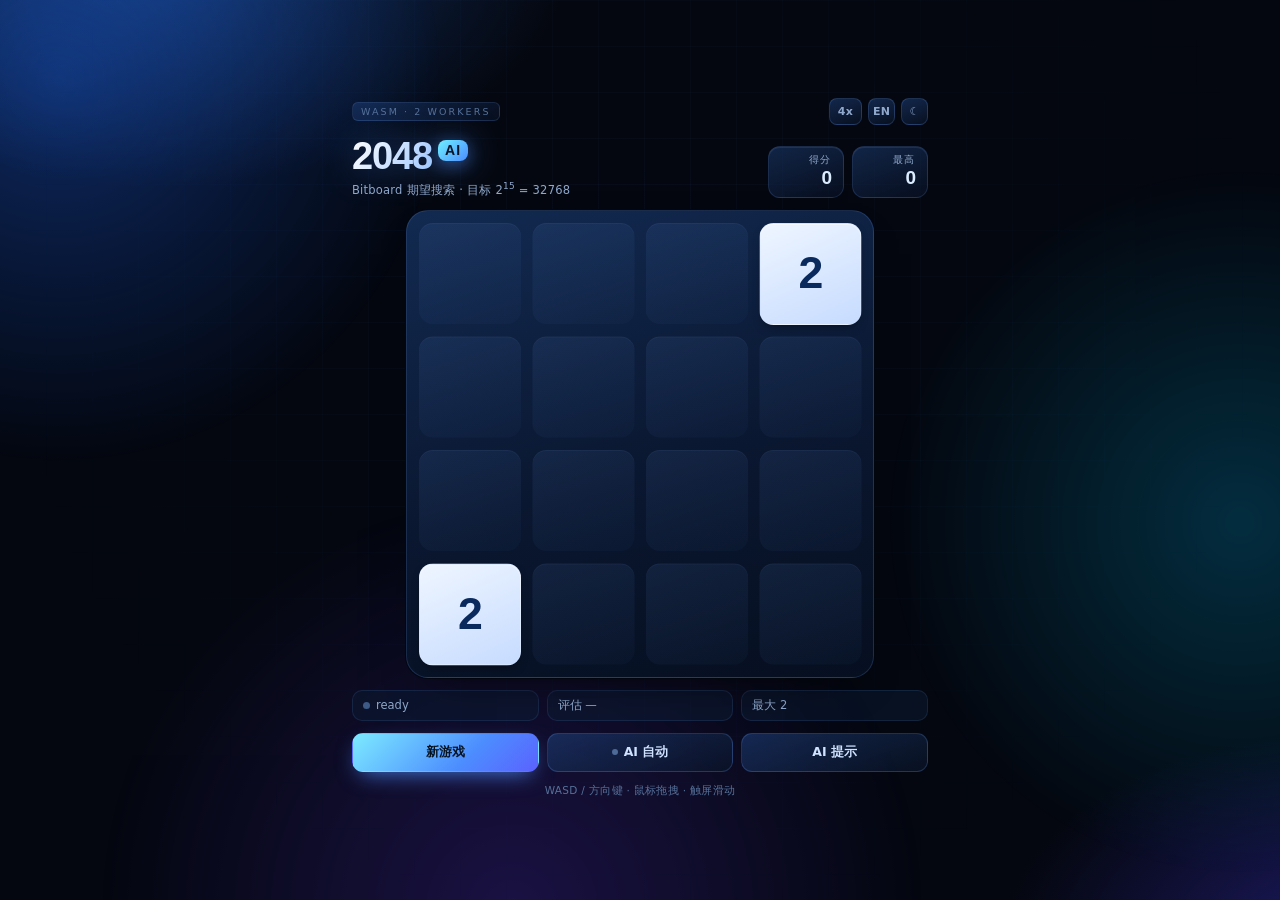
==== web/index.html @ 1178386a "Web: one-row controls, instant input, cheaper paint path - controls: three flex buttons that cannot " ====
<!DOCTYPE html>
<html lang="zh-CN" data-theme="dark">
<head>
<meta charset="utf-8" />
<meta name="viewport" content="width=device-width, initial-scale=1, viewport-fit=cover" />
<title>2048 AI · Blue</title>
<link rel="stylesheet" href="app.css?v=9" />
</head>
<body>
  <div class="bg-fx" aria-hidden="true">
    <span class="orb o1"></span>
    <span class="orb o2"></span>
    <span class="orb o3"></span>
    <span class="mesh"></span>
  </div>

  <main class="app">
    <div class="topline">
      <span class="chip" id="engineChip">C++ SOLVER · WEBVIEW</span>
      <div class="tools">
        <button class="icon-btn wide" id="speedBtn" title="AI Speed">1x</button>
        <button class="icon-btn" id="langBtn" title="Language">EN</button>
        <button class="icon-btn" id="themeBtn" title="Theme">☾</button>
      </div>
    </div>

    <header class="topbar">
      <div class="brand">
        <h1 class="logo">2048<span class="ai">AI</span></h1>
        <p class="sub" data-i18n="sub"></p>
      </div>
      <div class="scores">
        <div class="score-box" id="scoreBox">
          <span class="k" data-i18n="score"></span>
          <strong id="score">0</strong>
        </div>
        <div class="score-box">
          <span class="k" data-i18n="best"></span>
          <strong id="best">0</strong>
        </div>
      </div>
    </header>

    <section class="board-wrap">
      <div class="board" id="board">
        <div class="grid" id="grid"></div>
        <div class="tiles" id="tiles"></div>
        <div class="hint" id="hint"><span class="chev">➤</span></div>
        <div class="overlay" id="overlay" hidden>
          <div class="ov-card">
            <h2 id="ovTitle">GAME OVER</h2>
            <p id="ovText"></p>
            <button class="btn primary" id="ovBtn"></button>
          </div>
        </div>
      </div>
    </section>

    <div class="hud">
      <div class="hud-item ai">
        <span class="dot" id="aiDot"></span>
        <span id="aiState"></span>
      </div>
      <div class="hud-item" id="aiEval"></div>
      <div class="hud-item" id="maxTile"></div>
    </div>

    <div class="controls">
      <button class="btn primary" id="newGame" data-i18n="newGame"></button>
      <button class="btn" id="autoBtn">
        <span class="led" id="autoLed"></span><span data-i18n="auto"></span>
      </button>
      <button class="btn" id="hintBtn" data-i18n="hint"></button>
    </div>

    <p class="tips" data-i18n="tips"></p>
  </main>

  <div class="toast" id="toast"></div>

  <script src="engine.js?v=9"></script>
  <script src="app.js?v=9"></script>
</body>
</html>
---- web/app.css ----
:root {
  --move-ms: 130ms;
  --gap: 12px;
  --cell: 84px;

  color-scheme: dark;

  --text: #e8f1ff;
  --text-dim: #8fa8cc;
  --text-faint: #56719a;

  --bg-base: #04070f;
  --glow-1: #14356b;
  --glow-2: #1d1a63;
  --glow-3: #1f6bff;
  --orb-2: #00c8ff;
  --orb-3: #6a3cff;
  --mesh: rgba(110, 170, 255, 0.045);

  --panel-grad: linear-gradient(160deg, rgba(30, 62, 118, 0.55), rgba(10, 20, 40, 0.6));
  --panel-brd: rgba(110, 170, 255, 0.16);
  --board-bg: linear-gradient(165deg, #122a51 0%, #0a1730 55%, #060f20 100%);
  --board-brd: rgba(112, 168, 255, 0.18);
  --cell-bg: linear-gradient(160deg, rgba(105, 155, 235, 0.10), rgba(60, 100, 170, 0.045));
  --cell-inset: inset 0 1px 0 rgba(140, 185, 255, 0.06);

  --btn-bg: linear-gradient(160deg, rgba(30, 62, 118, 0.6), rgba(10, 20, 40, 0.7));
  --btn-fg: #cfe2ff;
  --btn-brd: rgba(110, 170, 255, 0.2);

  --hud-bg: rgba(12, 26, 50, 0.55);
  --hud-brd: rgba(110, 170, 255, 0.12);

  --board-shadow: 0 18px 42px -26px rgba(0, 0, 0, 0.9), 0 0 0 1px rgba(3, 8, 18, 0.9);
  --tile-shadow: 0 5px 12px -6px rgba(0, 0, 0, 0.65);
  --tile-brd: rgba(255, 255, 255, 0);
  --score-fg: #dcecff;

  --overlay-bg: rgba(4, 9, 20, 0.76);
  --toast-bg: rgba(10, 24, 46, 0.92);
  --toast-fg: #dcecff;

  --logo-grad: linear-gradient(120deg, #ffffff 0%, #a8cdff 38%, #5ee7ff 72%, #8b7bff 100%);
  --logo-glow: 0 0 18px rgba(76, 141, 255, 0.45);

  --azure: #4c8dff;
  --cyan: #5ee7ff;
}

html[data-theme="light"] {
  color-scheme: light;

  --text: #0d2547;
  --text-dim: #47658c;
  --text-faint: #7b93b3;

  --bg-base: #edf3fd;
  --glow-1: #cfe2ff;
  --glow-2: #ded7ff;
  --glow-3: #9ecbff;
  --orb-2: #7fd8ff;
  --orb-3: #b9a8ff;
  --mesh: rgba(70, 120, 200, 0.07);

  --panel-grad: linear-gradient(160deg, rgba(255, 255, 255, 0.95), rgba(232, 241, 253, 0.92));
  --panel-brd: rgba(80, 130, 210, 0.2);
  --board-bg: linear-gradient(165deg, #ffffff, #e6effd);
  --board-brd: rgba(80, 130, 210, 0.22);
  --cell-bg: linear-gradient(160deg, rgba(120, 165, 230, 0.17), rgba(120, 165, 230, 0.09));
  --cell-inset: inset 0 1px 0 rgba(255, 255, 255, 0.7);

  --btn-bg: linear-gradient(160deg, #ffffff, #e4edfb);
  --btn-fg: #1b3f70;
  --btn-brd: rgba(80, 130, 210, 0.26);

  --hud-bg: rgba(255, 255, 255, 0.78);
  --hud-brd: rgba(80, 130, 210, 0.18);

  --board-shadow: 0 16px 34px -26px rgba(30, 70, 140, 0.5), 0 0 0 1px rgba(120, 160, 220, 0.25);
  --tile-shadow: 0 4px 10px -6px rgba(30, 70, 140, 0.4);
  --tile-brd: rgba(60, 110, 190, 0.1);
  --score-fg: #123a6d;

  --overlay-bg: rgba(238, 245, 255, 0.82);
  --toast-bg: rgba(255, 255, 255, 0.96);
  --toast-fg: #12365f;

  --logo-grad: linear-gradient(120deg, #0f3c85 0%, #1e6fe0 42%, #0aa2cc 74%, #6a5cff 100%);
  --logo-glow: 0 2px 16px rgba(30, 111, 224, 0.25);
}

* { box-sizing: border-box; }

html, body { height: 100%; margin: 0; }

body {
  background: var(--bg-base);
  color: var(--text);
  font-family: "Segoe UI Variable Text", "Segoe UI", "Microsoft YaHei UI", system-ui, sans-serif;
  overflow: hidden;
  -webkit-font-smoothing: antialiased;
  -webkit-user-select: none;
  user-select: none;
  cursor: default;
  transition: background 0.26s ease, color 0.26s ease;
}

/* ------------------------------------------------ background glow */
/* The glow used to be three oversized elements with filter: blur(58px) that
   also scaled on a loop. A blurred element whose scale changes cannot reuse its
   cached blur, so the compositor re-ran a 58px blur on three 300-400px layers
   every single frame - the whole page, including a resize drag, paid for it.
   Radial gradients give the same soft look and cost nothing after the first
   paint; the slow drift stays, but as a pure translation on its own layer. */
.bg-fx {
  position: fixed;
  inset: 0;
  overflow: hidden;
  background:
    radial-gradient(52% 40% at 12% -4%, var(--glow-1) 0%, transparent 62%),
    radial-gradient(46% 38% at 106% 104%, var(--glow-2) 0%, transparent 60%),
    var(--bg-base);
  z-index: 0;
  transition: background 0.3s ease;
}

.orb {
  position: absolute;
  border-radius: 50%;
  opacity: 0.55;
  will-change: transform;
  animation: float 26s ease-in-out infinite;
  transform: translate3d(0, 0, 0);
}
.o1 {
  width: 760px; height: 760px; left: -320px; top: -300px;
  background: radial-gradient(circle at 50% 50%, var(--glow-3) 0%, transparent 72%);
  opacity: 0.34;
}
.o2 {
  width: 720px; height: 720px; right: -320px; top: 18%;
  background: radial-gradient(circle at 50% 50%, var(--orb-2) 0%, transparent 70%);
  opacity: 0.2; animation-delay: -9s;
}
.o3 {
  width: 820px; height: 820px; left: 8%; bottom: -420px;
  background: radial-gradient(circle at 50% 50%, var(--orb-3) 0%, transparent 72%);
  opacity: 0.22; animation-delay: -17s;
}

html[data-theme="light"] .orb { opacity: 0.5; }
html[data-theme="light"] .o1 { opacity: 0.34; }
html[data-theme="light"] .o2, html[data-theme="light"] .o3 { opacity: 0.26; }

@keyframes float {
  0%, 100% { transform: translate3d(0, 0, 0); }
  50%      { transform: translate3d(16px, -28px, 0); }
}

.mesh {
  position: absolute;
  inset: 0;
  background-image:
    linear-gradient(var(--mesh) 1px, transparent 1px),
    linear-gradient(90deg, var(--mesh) 1px, transparent 1px);
  background-size: 46px 46px;
  mask-image: radial-gradient(circle at 50% 34%, #000 0%, transparent 74%);
  -webkit-mask-image: radial-gradient(circle at 50% 34%, #000 0%, transparent 74%);
}

/* ------------------------------------------------ layout */
.app {
  position: relative;
  z-index: 1;
  height: 100%;
  max-width: 620px;
  margin: 0 auto;
  padding: 14px 22px 16px;
  display: flex;
  flex-direction: column;
  justify-content: center;
  gap: 12px;
  overflow: auto;
  scrollbar-width: none;
}
.app::-webkit-scrollbar { width: 0; }

.topline {
  display: flex;
  align-items: center;
  justify-content: space-between;
  flex: 0 0 auto;
}

.chip {
  font-size: 9.5px;
  letter-spacing: 0.22em;
  color: var(--text-faint);
  padding: 3px 8px;
  border-radius: 6px;
  border: 1px solid var(--panel-brd);
  background: var(--panel-grad);
}

.tools { display: flex; gap: 6px; align-items: center; }

.icon-btn.wide { width: auto; padding: 0 8px; font-variant-numeric: tabular-nums; }

.icon-btn {
  width: 27px;
  height: 27px;
  display: inline-flex;
  align-items: center;
  justify-content: center;
  padding: 0;
  font-family: inherit;
  font-size: 11px;
  font-weight: 700;
  letter-spacing: 0.02em;
  color: var(--text-dim);
  border-radius: 8px;
  border: 1px solid var(--btn-brd);
  background: var(--btn-bg);
  cursor: pointer;
  transition: color 0.15s ease, border-color 0.15s ease, transform 0.12s ease, box-shadow 0.2s ease;
}
.icon-btn:hover {
  color: var(--cyan);
  border-color: rgba(94, 231, 255, 0.5);
  box-shadow: 0 0 16px -4px rgba(76, 141, 255, 0.7);
}
.icon-btn:active { transform: scale(0.94); }

/* ------------------------------------------------ header */
.topbar {
  display: flex;
  align-items: flex-end;
  justify-content: space-between;
  gap: 12px;
  flex: 0 0 auto;
}

.brand { min-width: 0; }

.logo {
  margin: 0;
  font-size: 38px;
  line-height: 1;
  font-weight: 800;
  letter-spacing: -0.03em;
  font-family: "Bahnschrift", "Segoe UI Variable Display", "Segoe UI", sans-serif;
  background: var(--logo-grad);
  -webkit-background-clip: text;
  background-clip: text;
  color: transparent;
  filter: drop-shadow(var(--logo-glow));
}

.logo .ai {
  margin-left: 6px;
  padding: 2px 7px 3px;
  font-size: 14px;
  font-weight: 700;
  letter-spacing: 0.08em;
  vertical-align: 14px;
  border-radius: 8px;
  background: linear-gradient(135deg, #6ff0ff, #4c8dff);
  -webkit-text-fill-color: #061426;
  color: #061426;
  box-shadow: 0 4px 16px rgba(76, 141, 255, 0.45);
}

.sub {
  margin: 6px 0 0;
  font-size: 11.5px;
  color: var(--text-dim);
  letter-spacing: 0.02em;
}
.sub sup { font-size: 9px; }

.scores { display: flex; gap: 8px; flex: 0 0 auto; }

.score-box {
  min-width: 76px;
  padding: 7px 11px 8px;
  border-radius: 12px;
  border: 1px solid var(--panel-brd);
  background: var(--panel-grad);
  box-shadow: inset 0 1px 0 rgba(160, 200, 255, 0.1);
  text-align: right;
  transition: transform 0.18s ease, box-shadow 0.18s ease;
}
.score-box .k {
  display: block;
  font-size: 9.5px;
  letter-spacing: 0.16em;
  text-transform: uppercase;
  color: var(--text-dim);
}
.score-box strong {
  display: block;
  margin-top: 1px;
  font-size: 19px;
  line-height: 1.1;
  font-family: "Bahnschrift", "Segoe UI", sans-serif;
  font-variant-numeric: tabular-nums;
  color: var(--score-fg);
}
.score-box.pop {
  transform: translateY(-2px);
  box-shadow: 0 0 0 1px rgba(94, 231, 255, 0.4), 0 8px 22px rgba(76, 141, 255, 0.28);
}

/* ------------------------------------------------ board */
.board-wrap { flex: 0 0 auto; display: flex; justify-content: center; }

.board {
  position: relative;
  width: 100%;
  max-width: min(468px, 62vh);
  aspect-ratio: 1 / 1;
  border-radius: 22px;
  background: var(--board-bg);
  border: 1px solid var(--board-brd);
  box-shadow: var(--board-shadow);
  touch-action: none;
  transition: background 0.28s ease, box-shadow 0.28s ease;
}

.grid, .tiles { position: absolute; inset: 0; }

.cell {
  position: absolute;
  left: 0;
  top: 0;
  width: var(--cell);
  height: var(--cell);
  border-radius: 14px;
  background: var(--cell-bg);
  box-shadow: var(--cell-inset);
  transform: translate(
    calc((var(--cell) + var(--gap)) * var(--c) + var(--gap)),
    calc((var(--cell) + var(--gap)) * var(--r) + var(--gap))
  );
}

.tiles { z-index: 2; }

.board.no-anim .tile { transition: none; }

/* Resize suppression. Dragging a window edge re-rasterises every tile, gradient
   and shadow on each frame. For the duration of the drag the expensive paint
   work is dropped: geometry stays exact, and everything comes back the moment
   the drag ends, so nothing is lost visually. */
html.resizing .tile,
html.resizing .tile-inner { transition: none; }
html.resizing .tile-inner { box-shadow: none; }
html.resizing .board { box-shadow: 0 0 0 1px var(--board-brd); }
html.resizing .orb { animation: none; }
html.resizing .score-box,
html.resizing .hud-item,
html.resizing .btn,
html.resizing .icon-btn { transition: none; }

.tile {
  position: absolute;
  left: 0;
  top: 0;
  width: var(--cell);
  height: var(--cell);
  transform: translate(
    calc((var(--cell) + var(--gap)) * var(--c) + var(--gap)),
    calc((var(--cell) + var(--gap)) * var(--r) + var(--gap))
  );
  transition: transform var(--move-ms) cubic-bezier(0.22, 0.61, 0.36, 1);
  will-change: transform;
}

.tile-inner {
  width: 100%;
  height: 100%;
  border-radius: 14px;
  border: 1px solid var(--tile-brd);
  display: flex;
  align-items: center;
  justify-content: center;
  font-family: "Bahnschrift", "Segoe UI Variable Display", "Segoe UI", sans-serif;
  font-weight: 700;
  font-size: calc(var(--cell) * 0.44);
  letter-spacing: -0.025em;
  line-height: 1;
  color: var(--fg);
  background: linear-gradient(155deg, var(--c1), var(--c2));
  box-shadow:
    inset 0 1px 0 rgba(255, 255, 255, 0.42),
    var(--tile-shadow);
  transition: background 0.16s linear, color 0.16s linear;
  transform: scale(1);
}

.tile-inner[data-len="4"] { font-size: calc(var(--cell) * 0.335); }
.tile-inner[data-len="5"] { font-size: calc(var(--cell) * 0.27); }

/* Five digits and up: wrap onto two lines instead of shrinking forever */
.tile-inner[data-len="6"],
.tile-inner[data-len="7"],
.tile-inner[data-len="8"],
.tile-inner[data-len="9"] {
  white-space: nowrap;      /* Only the explicit <br> wraps, so a value never spills onto three lines */
  line-height: 0.92;
  letter-spacing: -0.04em;
  text-align: center;
  max-width: 86%;
  padding: 0;
}
.tile-inner[data-len="6"] { font-size: calc(var(--cell) * 0.26); }
.tile-inner[data-len="7"] { font-size: calc(var(--cell) * 0.30); }
.tile-inner[data-len="8"] { font-size: calc(var(--cell) * 0.30); }
.tile-inner[data-len="9"] { font-size: calc(var(--cell) * 0.26); }

/* Low ranks: ice blue to pale blue */
.tile-inner[data-v="2"]    { --c1: #eef5ff; --c2: #c6dbff; --fg: #0a2a5e; }
.tile-inner[data-v="4"]    { --c1: #dbe9ff; --c2: #a9c6ff; --fg: #08254f; }
.tile-inner[data-v="8"]    { --c1: #c2dbff; --c2: #86b1ff; --fg: #04203f; }
.tile-inner[data-v="16"]   { --c1: #a7c9ff; --c2: #6b9bff; --fg: #ffffff; }
.tile-inner[data-v="32"]   { --c1: #8ab3ff; --c2: #4b83ff; --fg: #ffffff; }
.tile-inner[data-v="64"]   { --c1: #6d9dff; --c2: #2f6bf5; --fg: #ffffff; }
.tile-inner[data-v="128"]  { --c1: #5789f7; --c2: #1f4fd6; --fg: #ffffff; }
.tile-inner[data-v="256"]  { --c1: #4a76ea; --c2: #1740bb; --fg: #ffffff; }
.tile-inner[data-v="512"]  { --c1: #3f62dd; --c2: #12319c; --fg: #ffffff; }
.tile-inner[data-v="1024"] { --c1: #3651cb; --c2: #0e2380; --fg: #ffffff; }
.tile-inner[data-v="2048"] {
  --c1: #4a74ff; --c2: #123099; --fg: #ffffff;
  box-shadow:
    inset 0 1px 0 rgba(255, 255, 255, 0.45),
    0 0 25px rgba(76, 141, 255, 0.62),
    var(--tile-shadow);
}
/* High ranks: teal, indigo, then the pale legend */
.tile-inner[data-v="4096"] {
  --c1: #45d6f5; --c2: #1187c4; --fg: #03202e;
  box-shadow:
    inset 0 1px 0 rgba(255, 255, 255, 0.55),
    0 0 30px rgba(69, 214, 245, 0.6),
    var(--tile-shadow);
}
.tile-inner[data-v="8192"] {
  --c1: #7df0ff; --c2: #1ba6d8; --fg: #02202c;
  box-shadow:
    inset 0 1px 0 rgba(255, 255, 255, 0.65),
    0 0 36px rgba(125, 240, 255, 0.65),
    var(--tile-shadow);
}
.tile-inner[data-v="16384"] {
  --c1: #a08cff; --c2: #4a24c4; --fg: #ffffff;
  box-shadow:
    inset 0 1px 0 rgba(255, 255, 255, 0.5),
    0 0 40px rgba(139, 123, 255, 0.7),
    var(--tile-shadow);
}
.tile-inner[data-v="32768"] {
  --c1: #ffffff; --c2: #7fb8ff; --fg: #04203f;
  box-shadow:
    inset 0 1px 0 #fff,
    0 0 52px rgba(180, 226, 255, 0.85),
    0 0 18px rgba(94, 231, 255, 0.6),
    var(--tile-shadow);
  animation: legendary 3.4s ease-in-out infinite;
}

html[data-theme="light"] .tile-inner[data-v="2"],
html[data-theme="light"] .tile-inner[data-v="4"] { border-color: rgba(60, 110, 190, 0.14); }

@keyframes legendary {
  0%, 100% { filter: brightness(1) saturate(1); }
  50%      { filter: brightness(1.14) saturate(1.18); }
}

/* ------------------------------------------------ animation */
@keyframes tile-appear {
  0%   { transform: scale(0.48); opacity: 0; }
  62%  { transform: scale(1.04); opacity: 1; }
  100% { transform: scale(1); opacity: 1; }
}
@keyframes tile-merge {
  0%   { transform: scale(1); }
  42%  { transform: scale(1.19); }
  100% { transform: scale(1); }
}

.tile-inner.appear { animation: tile-appear 190ms cubic-bezier(0.2, 0.8, 0.3, 1.1) both; }
.tile-inner.pop    { animation: tile-merge 200ms cubic-bezier(0.24, 0.9, 0.32, 1.3); }

/* ------------------------------------------------ hint arrow */
.hint {
  position: absolute;
  inset: 0;
  z-index: 3;
  display: flex;
  align-items: center;
  justify-content: center;
  pointer-events: none;
  opacity: 0;
  transition: opacity 0.2s ease;
}
.hint.show { opacity: 1; }

.hint .chev {
  --rot: 0deg;
  font-size: calc(var(--cell) * 1.5);
  transform: rotate(var(--rot));
  color: var(--cyan);
  text-shadow: 0 0 26px rgba(94, 231, 255, 0.95), 0 0 60px rgba(76, 141, 255, 0.6);
  animation: hintPulse 0.9s ease-in-out infinite;
}

html[data-theme="light"] .hint .chev {
  color: #0f7fd6;
  text-shadow: 0 0 24px rgba(15, 127, 214, 0.55);
}

@keyframes hintPulse {
  0%, 100% { transform: rotate(var(--rot)) scale(0.94); opacity: 0.8; }
  50%      { transform: rotate(var(--rot)) scale(1.14); opacity: 1; }
}

/* ------------------------------------------------ game-over overlay */
.overlay {
  position: absolute;
  inset: 0;
  z-index: 5;
  border-radius: 22px;
  display: flex;
  align-items: center;
  justify-content: center;
  background: var(--overlay-bg);
  backdrop-filter: blur(7px) saturate(120%);
  -webkit-backdrop-filter: blur(7px) saturate(120%);
  animation: fadeIn 0.32s ease both;
}
.overlay[hidden] { display: none; }

@keyframes fadeIn { from { opacity: 0; } to { opacity: 1; } }

.ov-card { text-align: center; padding: 20px; }
.ov-card h2 {
  margin: 0 0 8px;
  font-size: 30px;
  letter-spacing: 0.04em;
  font-family: "Bahnschrift", "Segoe UI", sans-serif;
  background: var(--logo-grad);
  -webkit-background-clip: text;
  background-clip: text;
  color: transparent;
}
.ov-card p { margin: 0 0 16px; font-size: 12.5px; color: var(--text-dim); }

/* ------------------------------------------------ HUD */
.hud { display: flex; gap: 8px; flex: 0 0 auto; }

.hud-item {
  flex: 1;
  min-width: 0;
  padding: 7px 10px;
  border-radius: 10px;
  border: 1px solid var(--hud-brd);
  background: var(--hud-bg);
  font-size: 11.5px;
  color: var(--text-dim);
  white-space: nowrap;
  overflow: hidden;
  text-overflow: ellipsis;
  font-variant-numeric: tabular-nums;
  transition: background 0.26s ease, border-color 0.26s ease;
}
.hud-item.ai { display: flex; align-items: center; gap: 6px; }
.hud-item.ai.busy { color: var(--cyan); }

.dot {
  width: 7px;
  height: 7px;
  border-radius: 50%;
  flex: 0 0 auto;
  background: #3d5a86;
  box-shadow: 0 0 0 0 rgba(94, 231, 255, 0);
  transition: background 0.2s ease;
}
html[data-theme="light"] .dot { background: #a8bdd6; }
.dot.on   { background: #5ee7ff; box-shadow: 0 0 12px rgba(94, 231, 255, 0.9); }
html[data-theme="light"] .dot.on { background: #0f8fd0; box-shadow: 0 0 10px rgba(15, 143, 208, 0.6); }
.dot.busy { background: #8b7bff; box-shadow: 0 0 8px rgba(139, 123, 255, 0.75); animation: bpulse 0.9s ease-in-out infinite; }

/* Scale, not ring-box-shadow: a spreading shadow repaints the dot on every
   frame for as long as the AI thinks, a transform does not. */
@keyframes bpulse {
  0%, 100% { transform: scale(1); opacity: 0.7; }
  50%      { transform: scale(1.4); opacity: 1; }
}

/* ------------------------------------------------ buttons */
/* One row, always. A fixed four-column grid still breaks if a stale cached
   stylesheet with three columns is what the browser has, so the row is built
   out of flex children that shrink instead: four items can never wrap. */
.controls {
  display: flex;
  flex-wrap: nowrap;
  gap: 8px;
  flex: 0 0 auto;
}

.controls > .btn {
  flex: 1 1 0;
  min-width: 0;
  white-space: nowrap;
}

.btn {
  position: relative;
  padding: 10px 6px;
  font-size: 12.5px;
  font-weight: 600;
  font-family: inherit;
  color: var(--btn-fg);
  border-radius: 11px;
  border: 1px solid var(--btn-brd);
  background: var(--btn-bg);
  cursor: pointer;
  transition: transform 0.12s ease, border-color 0.15s ease, color 0.15s ease, box-shadow 0.2s ease;
  display: inline-flex;
  align-items: center;
  justify-content: center;
  gap: 6px;
  overflow: hidden;
}
.btn:hover {
  color: var(--text);
  border-color: rgba(94, 231, 255, 0.45);
  box-shadow: 0 0 20px -4px rgba(76, 141, 255, 0.5);
}
.btn:active { transform: scale(0.97); }

.btn.primary {
  color: #05121f;
  border-color: transparent;
  background: linear-gradient(135deg, #7deaff, #4c8dff 62%, #5b62ff);
  box-shadow: 0 8px 22px -8px rgba(76, 141, 255, 0.9);
}
.btn.primary:hover { color: #04101c; box-shadow: 0 10px 26px -6px rgba(94, 231, 255, 0.8); }

.btn.ghost { color: var(--text-dim); }

.btn.on {
  color: #04121e;
  border-color: transparent;
  background: linear-gradient(135deg, #86f4ff, #4c8dff);
  box-shadow: 0 0 24px -4px rgba(94, 231, 255, 0.75);
}

.led {
  width: 6px;
  height: 6px;
  border-radius: 50%;
  background: #4d6b96;
  transition: background 0.2s ease, box-shadow 0.2s ease;
}
.btn.on .led { background: #052a3c; box-shadow: 0 0 8px rgba(4, 30, 44, 0.9); }

.tips {
  margin: 0;
  text-align: center;
  font-size: 10.5px;
  letter-spacing: 0.03em;
  color: var(--text-faint);
  flex: 0 0 auto;
  padding-bottom: 2px;
}

/* ------------------------------------------------ Toast */
.toast {
  position: fixed;
  left: 50%;
  top: 22px;
  z-index: 20;
  transform: translate(-50%, -16px);
  padding: 9px 16px;
  border-radius: 999px;
  font-size: 12px;
  color: var(--toast-fg);
  border: 1px solid rgba(94, 231, 255, 0.35);
  background: var(--toast-bg);
  box-shadow: 0 12px 34px -10px rgba(0, 0, 0, 0.55), 0 0 22px -6px rgba(76, 141, 255, 0.5);
  opacity: 0;
  pointer-events: none;
  transition: opacity 0.22s ease, transform 0.22s ease;
  white-space: nowrap;
}
.toast.show { opacity: 1; transform: translate(-50%, 0); }

/* ------------------------------------------------ small screens */
@media (max-height: 780px) {
  .app { gap: 9px; padding: 10px 18px 12px; }
  .logo { font-size: 31px; }
  .sub { display: none; }
  .chip { display: none; }
  .topline { height: 27px; }
}

@media (max-height: 680px) {
  .app { gap: 7px; padding: 8px 14px 10px; }
  .logo { font-size: 26px; }
  .logo .ai { font-size: 11px; vertical-align: 10px; }
  .score-box { padding: 5px 9px 6px; min-width: 66px; }
  .score-box strong { font-size: 16px; }
  .hud-item { padding: 5px 8px; font-size: 10.5px; }
  .btn { padding: 8px 4px; font-size: 11.5px; }
  .tips { display: none; }
}

@media (max-height: 560px) {
  .sub, .hud { display: none; }
  .board { max-width: min(320px, 56vh); }
}

@media (max-width: 470px) {
  .score-box { min-width: 64px; padding: 6px 9px; }
  .score-box strong { font-size: 16px; }
  .btn { font-size: 11px; padding: 9px 4px; }
}
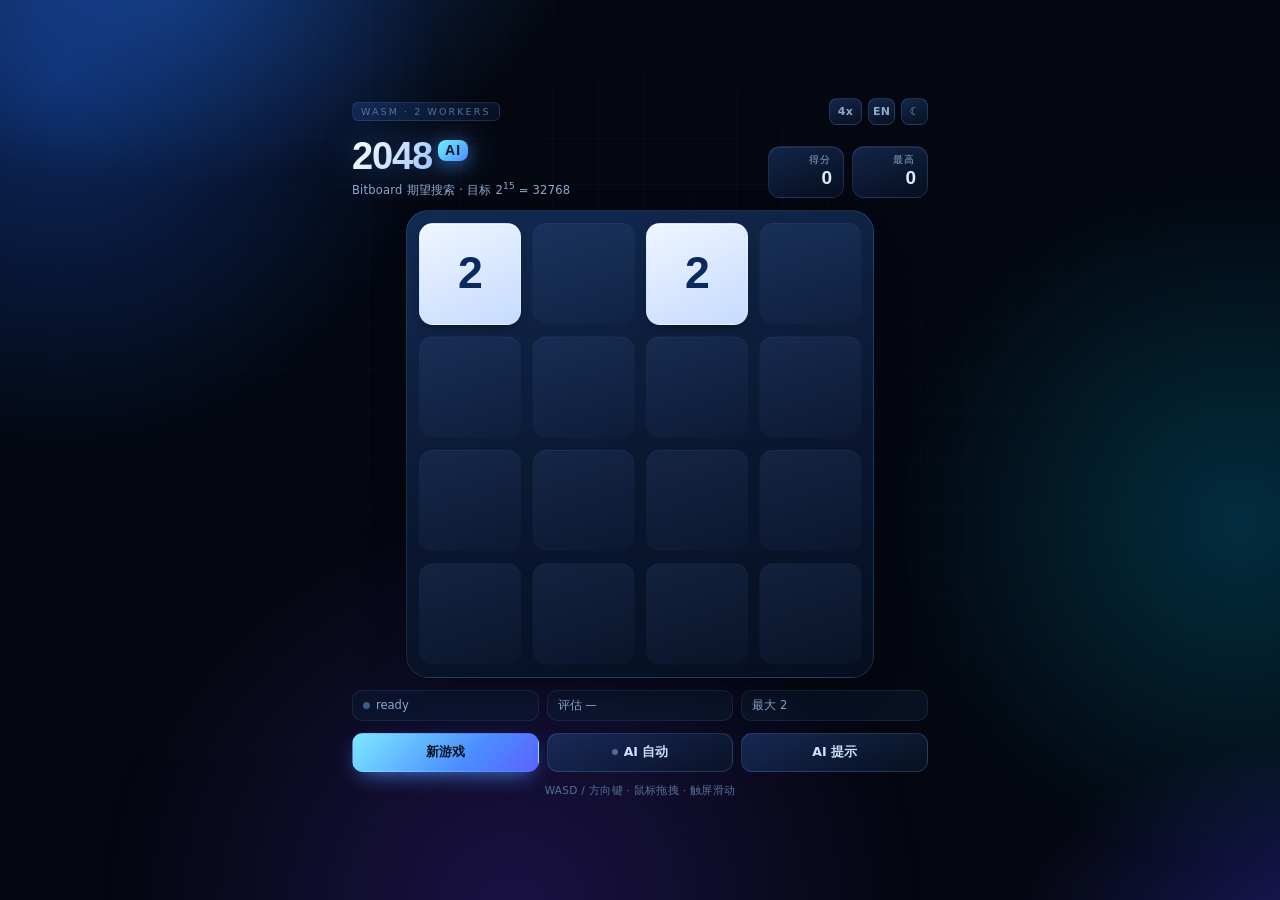
==== commit e8946019: "web: depth policy no longer follows the speed button The speed button capped the search: at 8x the e" ====
--- a/web/index.html
+++ b/web/index.html
@@ -78,7 +78,7 @@
 
   <div class="toast" id="toast"></div>
 
-  <script src="engine.js?v=9"></script>
-  <script src="app.js?v=9"></script>
+  <script src="engine.js?v=10"></script>
+  <script src="app.js?v=10"></script>
 </body>
 </html>
--- a/web/app.css
+++ b/web/app.css
@@ -346,8 +346,6 @@
 }
 
 .tiles { z-index: 2; }
-
-.board.no-anim .tile { transition: none; }
 
 /* Resize suppression. Dragging a window edge re-rasterises every tile, gradient
    and shadow on each frame. For the duration of the drag the expensive paint
@@ -483,14 +481,10 @@
   62%  { transform: scale(1.04); opacity: 1; }
   100% { transform: scale(1); opacity: 1; }
 }
-@keyframes tile-merge {
-  0%   { transform: scale(1); }
-  42%  { transform: scale(1.19); }
-  100% { transform: scale(1); }
-}
-
-.tile-inner.appear { animation: tile-appear 190ms cubic-bezier(0.2, 0.8, 0.3, 1.1) both; }
-.tile-inner.pop    { animation: tile-merge 200ms cubic-bezier(0.24, 0.9, 0.32, 1.3); }
+
+/* The merge pop lives in app.js as a web animation: restarting it via a class
+   costs a forced reflow per merged tile, which matters at eight moves a second. */
+.tile-inner.appear { animation: tile-appear 150ms cubic-bezier(0.2, 0.8, 0.3, 1.1) both; }
 
 /* ------------------------------------------------ hint arrow */
 .hint {
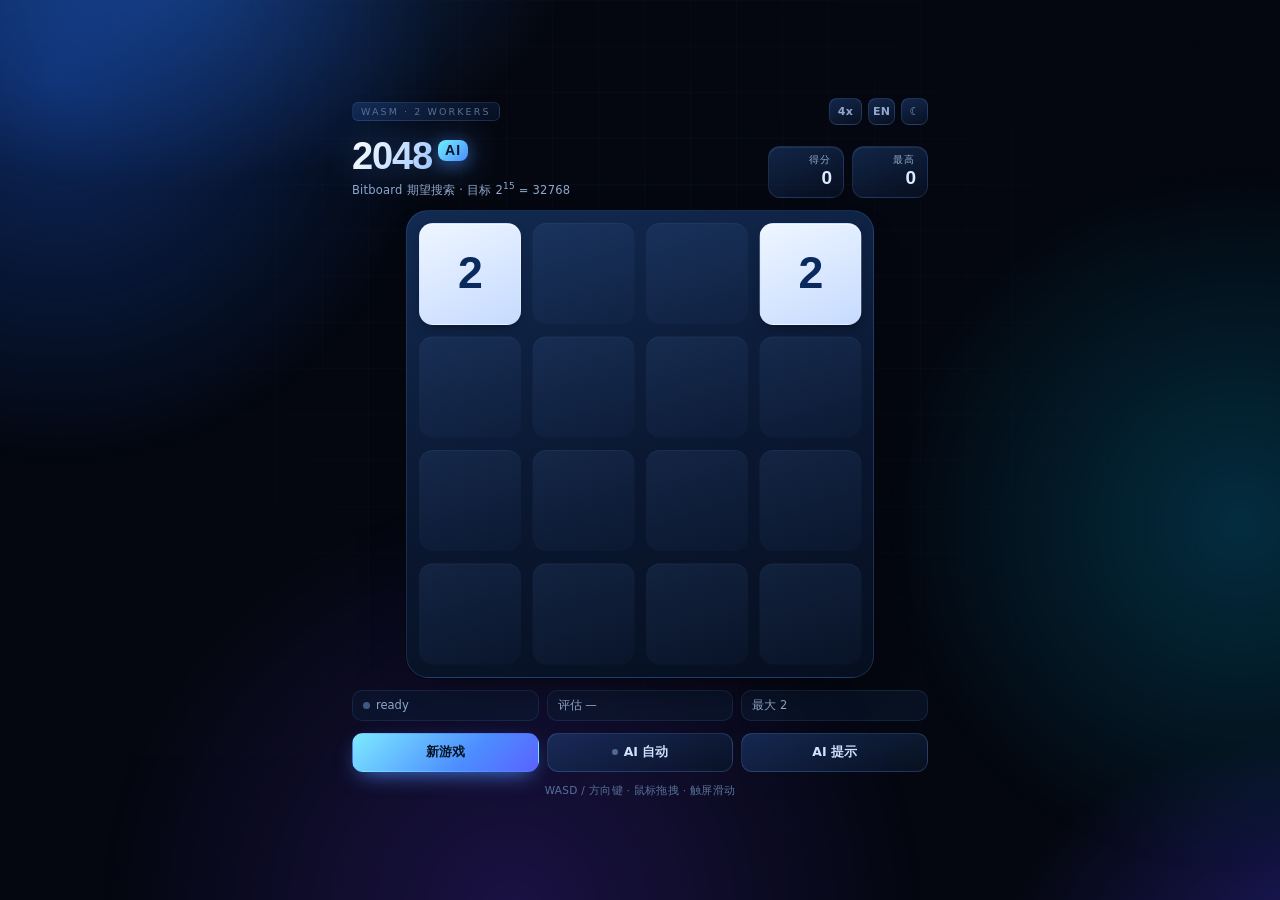
==== commit 3ecefda9: "web: table back to 2^17, depth policy pinned to the board 2^17 slots per worker is what this build h" ====
--- a/web/index.html
+++ b/web/index.html
@@ -78,7 +78,7 @@
 
   <div class="toast" id="toast"></div>
 
-  <script src="engine.js?v=10"></script>
-  <script src="app.js?v=10"></script>
+  <script src="engine.js?v=11"></script>
+  <script src="app.js?v=11"></script>
 </body>
 </html>
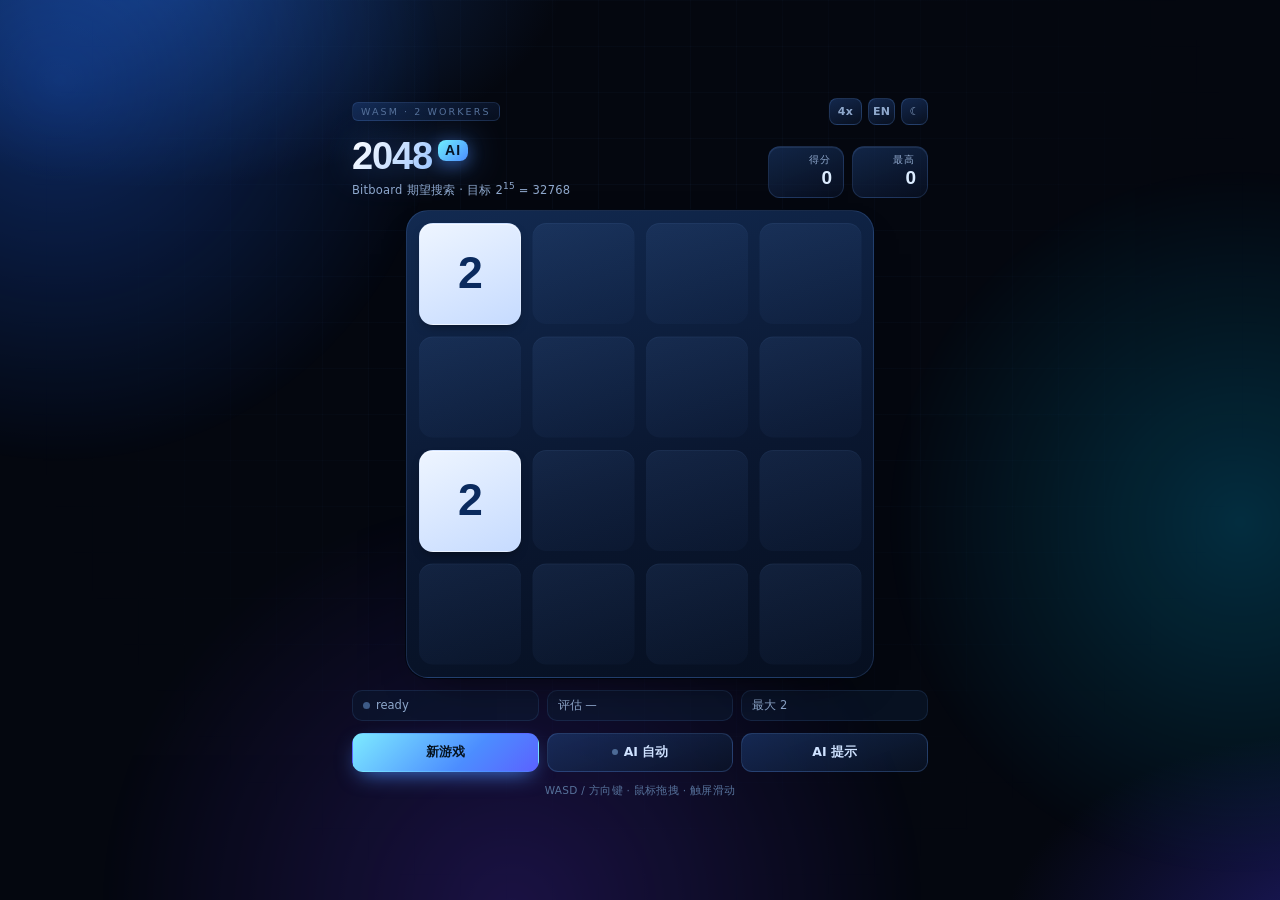
==== commit a517aad5: "Release v1.2.0: tuned native defaults and faster browser pool" ====
--- a/web/index.html
+++ b/web/index.html
@@ -78,7 +78,7 @@
 
   <div class="toast" id="toast"></div>
 
-  <script src="engine.js?v=11"></script>
-  <script src="app.js?v=11"></script>
+  <script src="engine.js?v=14"></script>
+  <script src="app.js?v=14"></script>
 </body>
 </html>
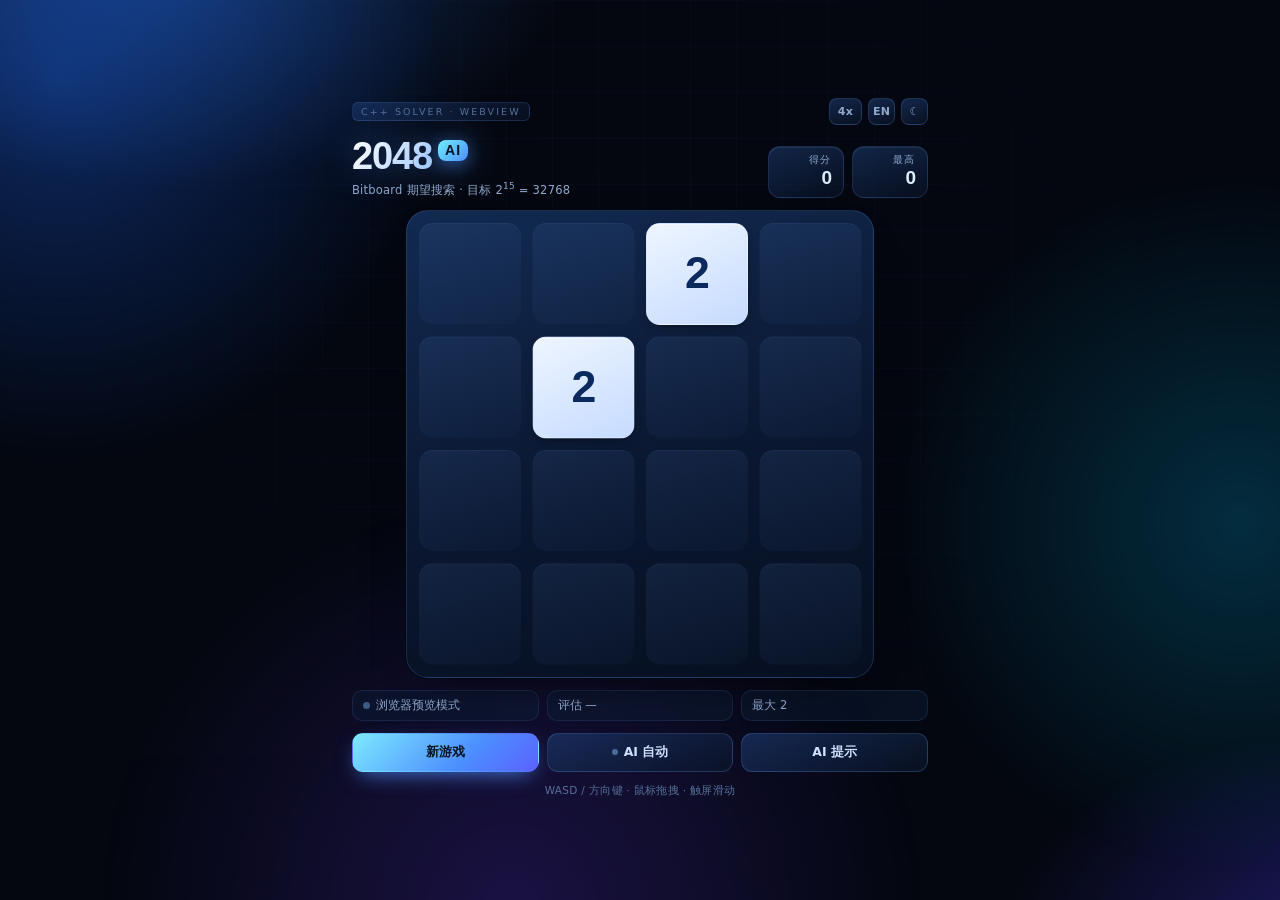
==== commit 8f5eea46: "Release v1.3.0: rank-weighted merges and faster browser scheduling" ====
--- a/web/index.html
+++ b/web/index.html
@@ -78,7 +78,7 @@
 
   <div class="toast" id="toast"></div>
 
-  <script src="engine.js?v=14"></script>
-  <script src="app.js?v=14"></script>
+  <script src="engine.js?v=15"></script>
+  <script src="app.js?v=15"></script>
 </body>
 </html>
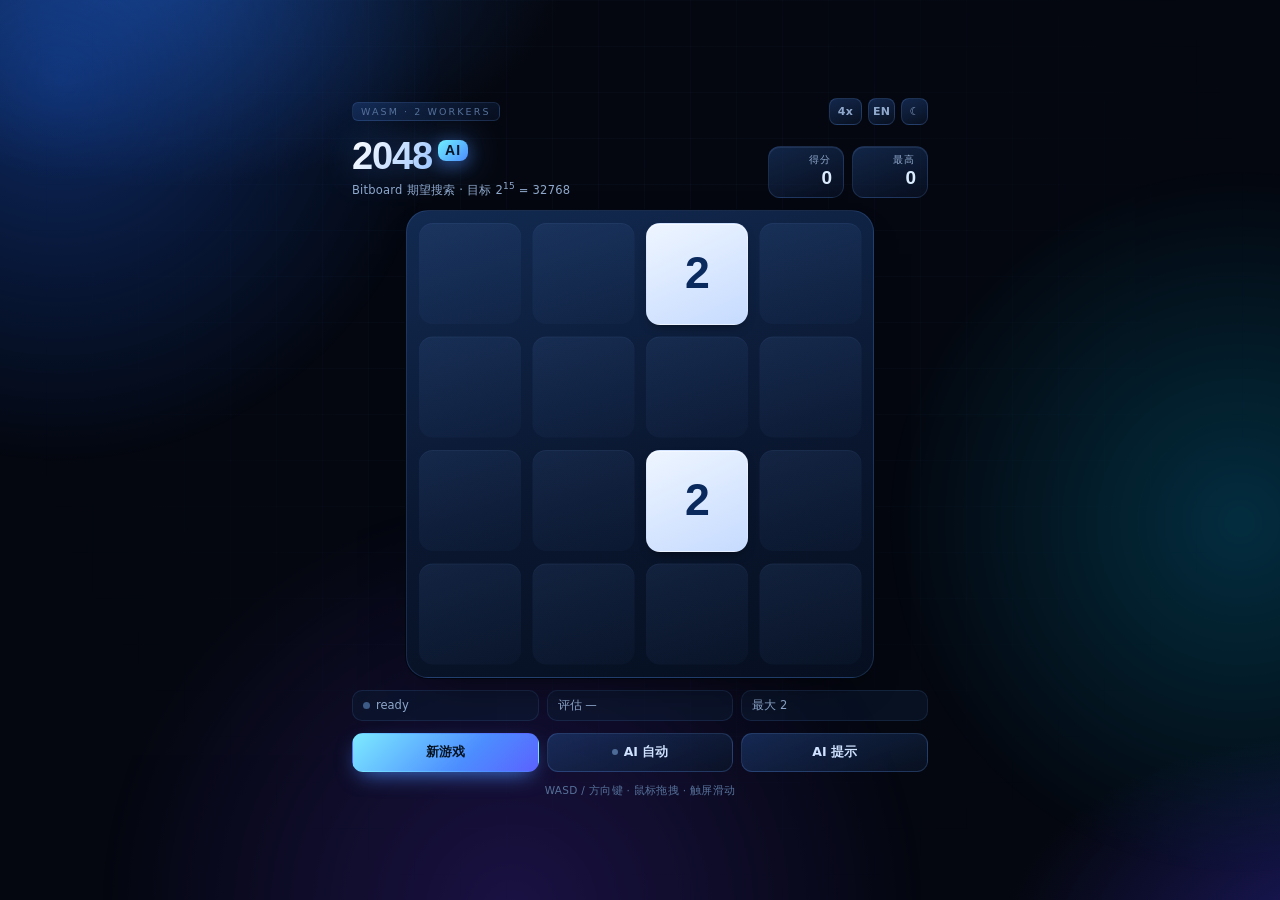
==== commit 79333635: "Fix browser engine: restore main-thread engine.js after worker overwrite" ====
--- a/web/index.html
+++ b/web/index.html
@@ -78,7 +78,7 @@
 
   <div class="toast" id="toast"></div>
 
-  <script src="engine.js?v=15"></script>
-  <script src="app.js?v=15"></script>
+  <script src="engine.js?v=16"></script>
+  <script src="app.js?v=16"></script>
 </body>
 </html>
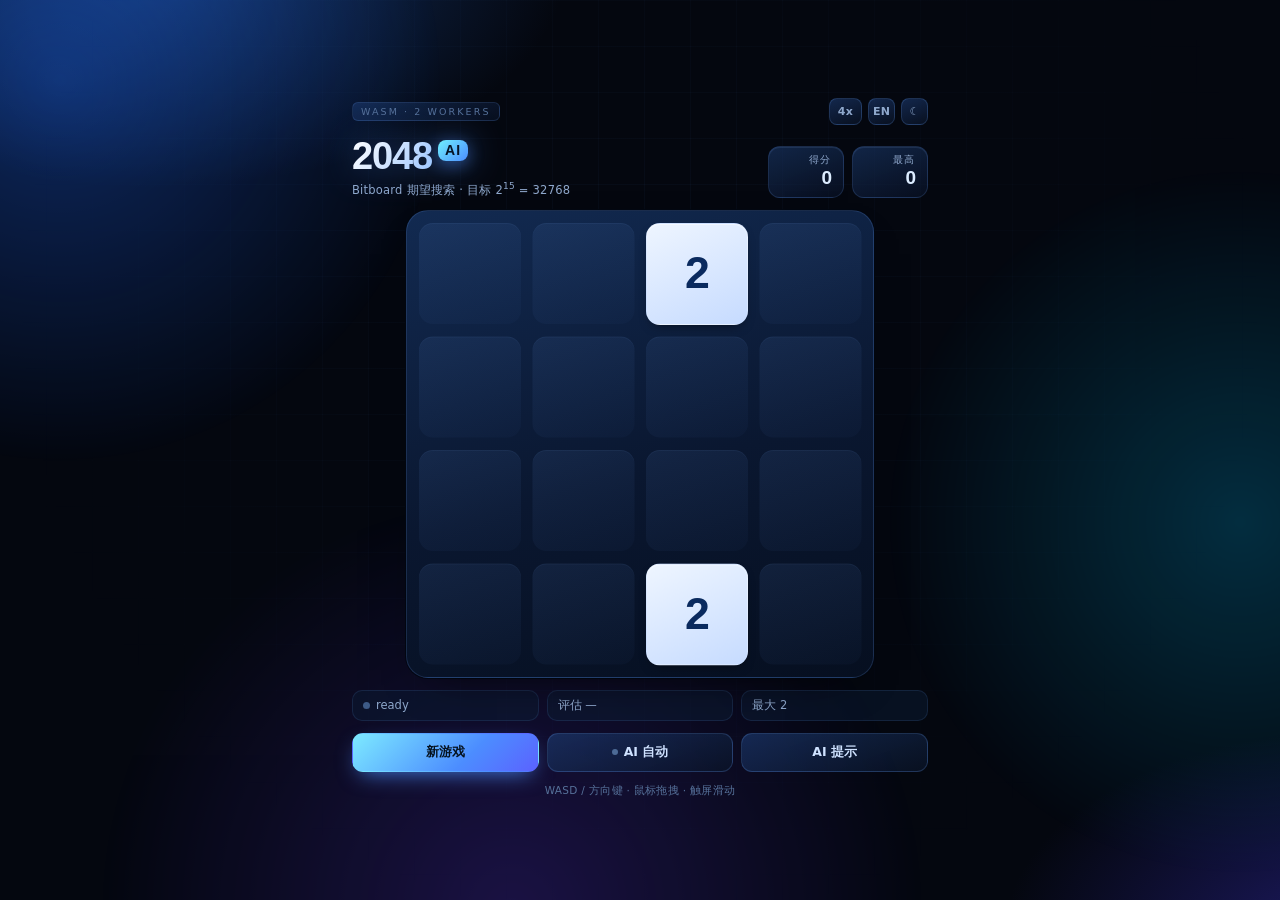
==== commit 2e973402: "Restore original evaluator: himerge off by default (high-rank score drift)" ====
--- a/web/index.html
+++ b/web/index.html
@@ -78,7 +78,7 @@
 
   <div class="toast" id="toast"></div>
 
-  <script src="engine.js?v=16"></script>
-  <script src="app.js?v=16"></script>
+  <script src="engine.js?v=17"></script>
+  <script src="app.js?v=17"></script>
 </body>
 </html>
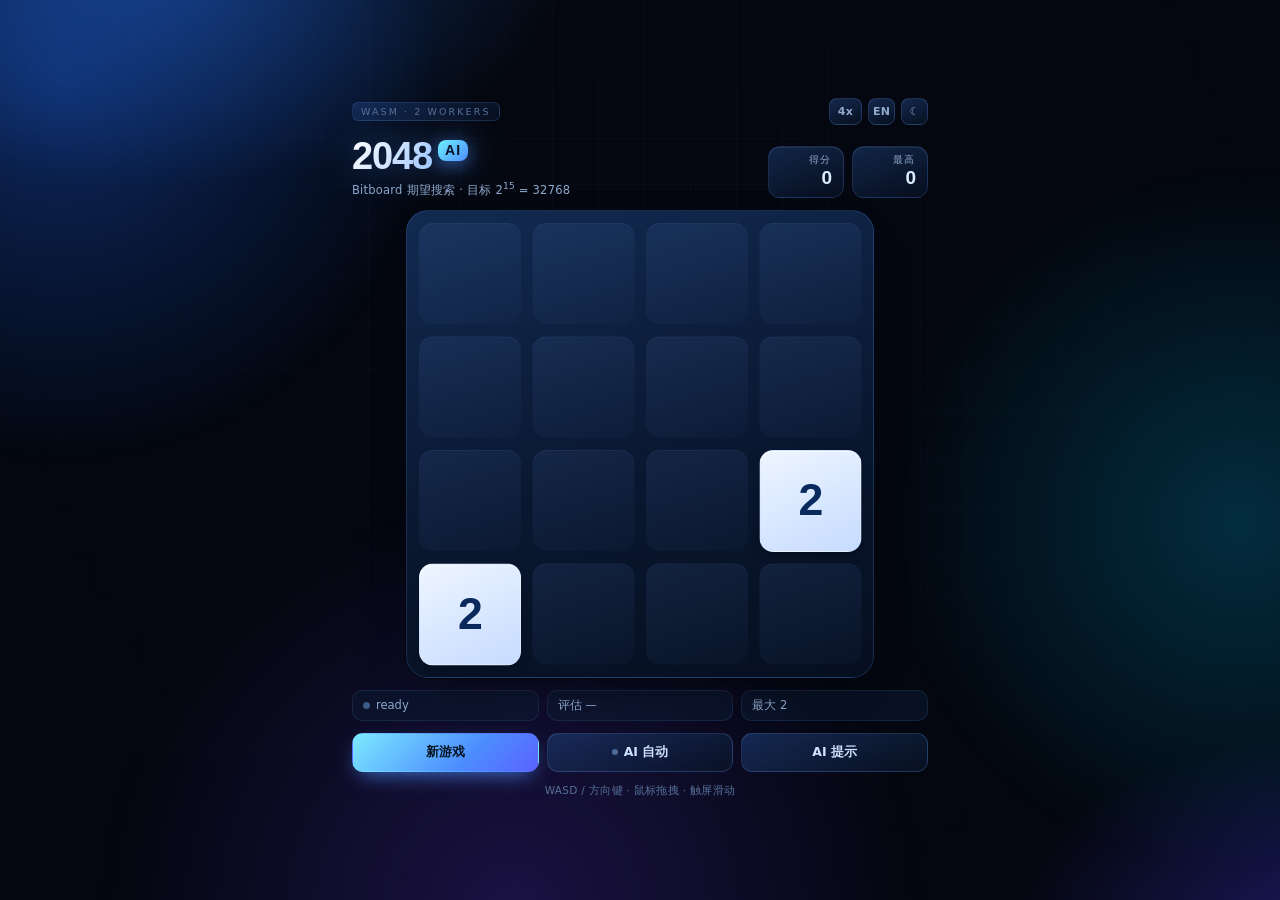
==== commit 67c7d441: "web: keep the final board on game over; native: embed engine.js/ai-worker.js/wasm for single-file bu" ====
--- a/web/index.html
+++ b/web/index.html
@@ -4,7 +4,7 @@
 <meta charset="utf-8" />
 <meta name="viewport" content="width=device-width, initial-scale=1, viewport-fit=cover" />
 <title>2048 AI · Blue</title>
-<link rel="stylesheet" href="app.css?v=9" />
+<link rel="stylesheet" href="app.css?v=18" />
 </head>
 <body>
   <div class="bg-fx" aria-hidden="true">
@@ -78,7 +78,7 @@
 
   <div class="toast" id="toast"></div>
 
-  <script src="engine.js?v=17"></script>
-  <script src="app.js?v=17"></script>
+  <script src="engine.js?v=18"></script>
+  <script src="app.js?v=18"></script>
 </body>
 </html>
--- a/web/app.css
+++ b/web/app.css
@@ -535,6 +535,16 @@
 }
 .overlay[hidden] { display: none; }
 
+/* 终局：不模糊，玩家要能看清最后落成的盘面 */
+.overlay.keep {
+  backdrop-filter: none;
+  -webkit-backdrop-filter: none;
+  background: linear-gradient(180deg, rgba(4, 9, 20, 0.28), rgba(4, 9, 20, 0.52));
+}
+html[data-theme="light"] .overlay.keep {
+  background: linear-gradient(180deg, rgba(238, 245, 255, 0.3), rgba(226, 238, 252, 0.55));
+}
+
 @keyframes fadeIn { from { opacity: 0; } to { opacity: 1; } }
 
 .ov-card { text-align: center; padding: 20px; }
